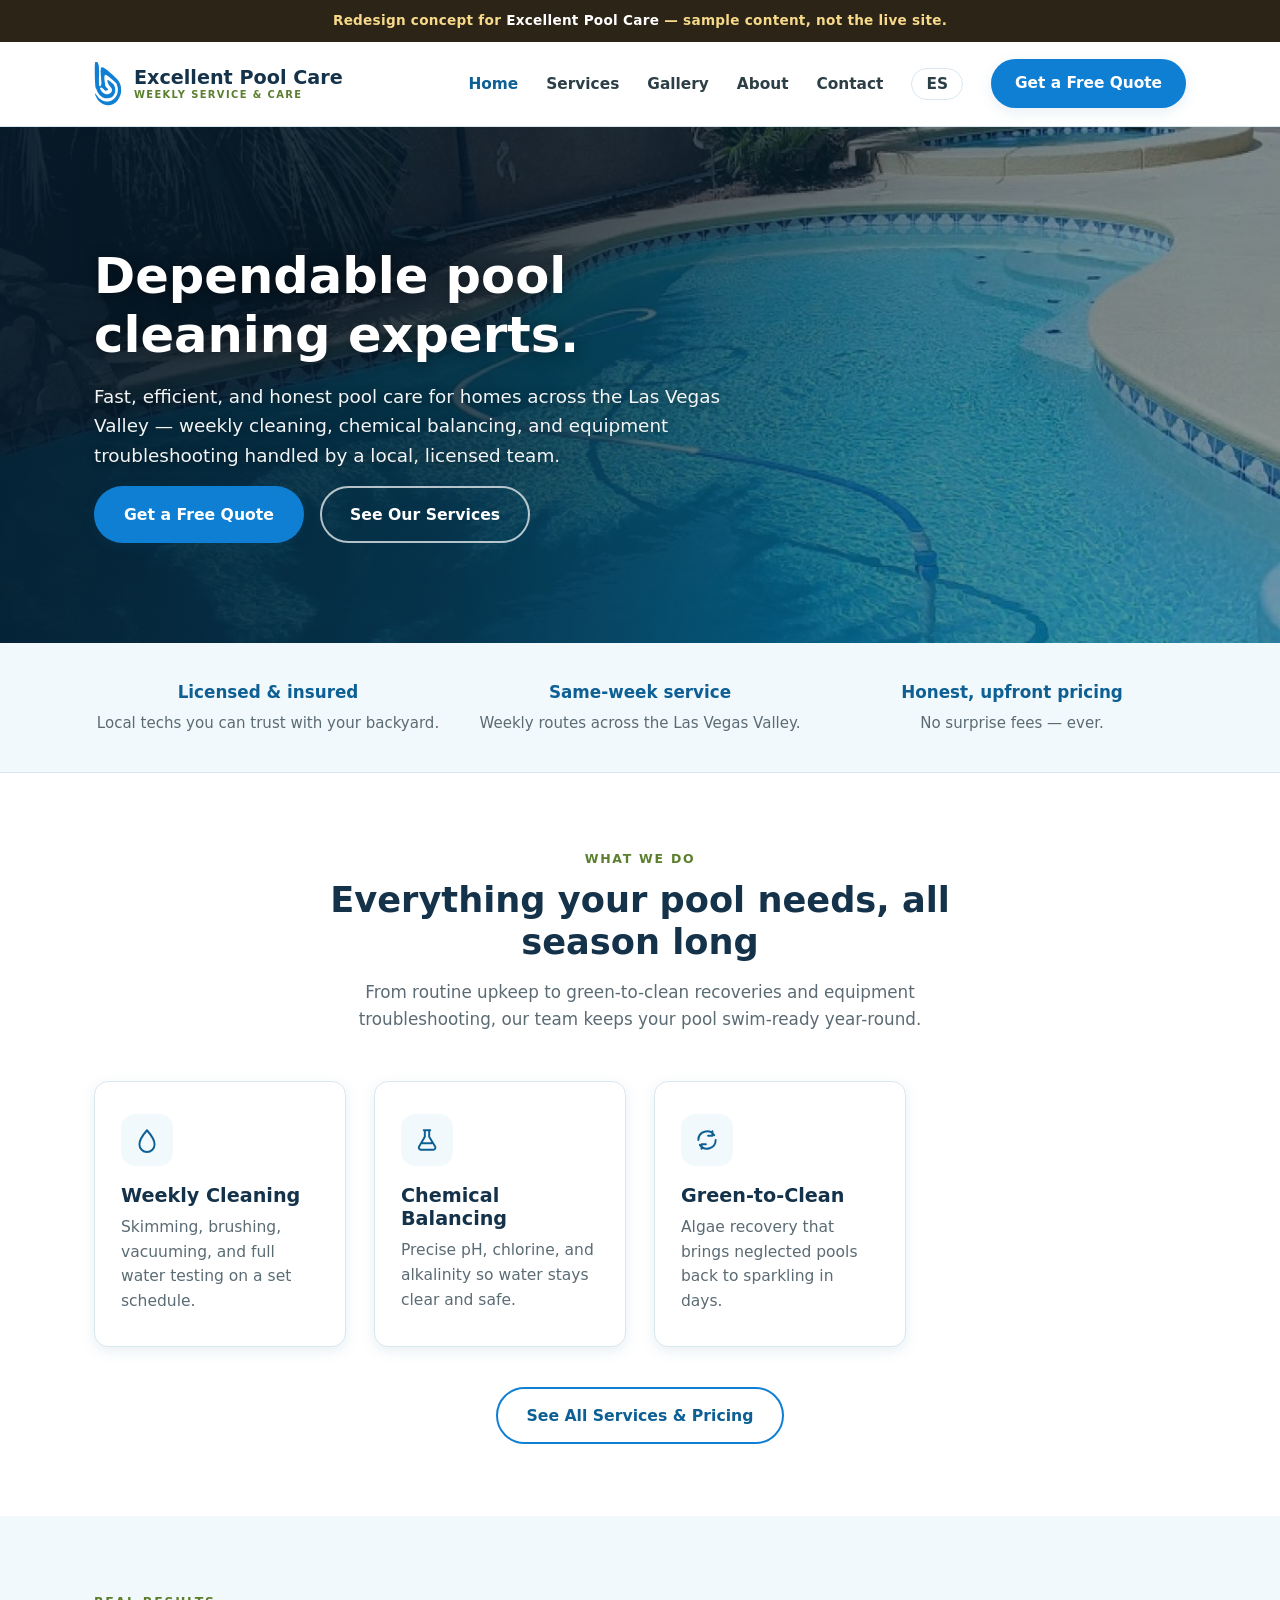
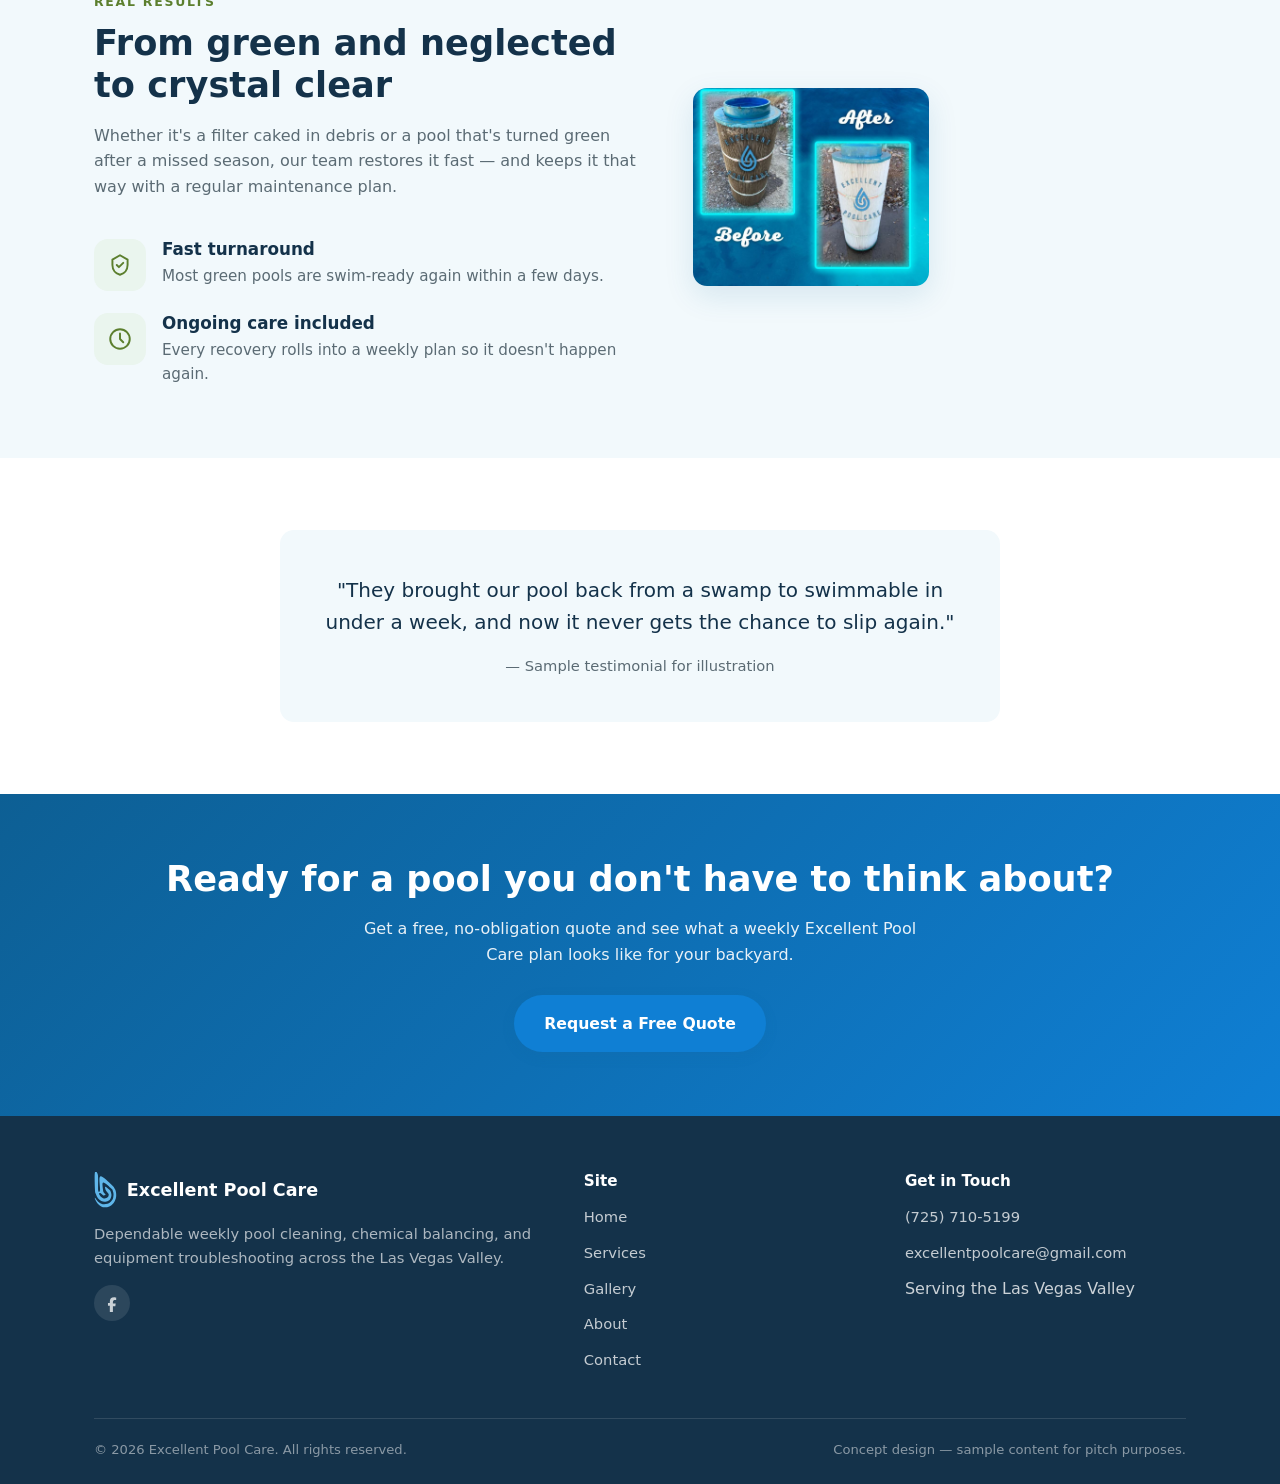
==== index.html @ 1e9fe2a5 "Initial commit: Excellent Pool Care redesign Static multi-page bilingual (EN/ES) site with services," ====
<!DOCTYPE html>
<html lang="en">
<head>
<meta charset="UTF-8">
<meta name="viewport" content="width=device-width, initial-scale=1.0">
<title>Excellent Pool Care | Pool Cleaning &amp; Maintenance in the Las Vegas Valley</title>
<meta name="description" content="Excellent Pool Care offers dependable weekly pool cleaning, chemical balancing, green-pool recovery, and equipment troubleshooting for homes across the Las Vegas Valley. Fast, efficient, and honest.">
<link rel="icon" type="image/svg+xml" href="images/favicon.svg">
<link rel="preload" as="image" href="images/hero-pool.jpg">
<link rel="stylesheet" href="css/style.css">
</head>
<body>

<div class="mock-banner">Redesign concept for <strong>Excellent Pool Care</strong> — sample content, not the live site.</div>

<header class="site-header">
  <div class="container">
    <a class="brand" href="index.html">
      <svg class="brand-mark" viewBox="0 0 63.44 100" xmlns="http://www.w3.org/2000/svg" aria-hidden="true">
        <path d="M 2.39 1.91 C 1.04 8.80 2.17 39.37 2.63 49.22 C 3.09 59.08 3.74 57.13 5.14 61.05 C 6.53 64.97 8.48 69.53 10.99 72.76 C 13.50 75.99 16.75 78.79 20.19 80.41 C 23.64 82.02 27.98 82.80 31.66 82.44 C 35.34 82.08 39.71 80.23 42.29 78.26 C 44.88 76.28 46.18 73.28 47.19 70.61 C 48.21 67.94 48.55 65.03 48.39 62.25 C 48.23 59.46 47.15 56.03 46.24 53.88 C 45.32 51.73 45.36 51.51 42.89 49.34 C 40.42 47.17 33.17 40.80 31.42 40.86 C 29.67 40.92 30.92 46.44 32.38 49.70 C 33.83 52.97 38.79 57.81 40.14 60.45 C 41.50 63.10 40.72 64.08 40.50 65.59 C 40.28 67.10 40.14 68.28 38.83 69.53 C 37.51 70.79 34.89 72.60 32.62 73.12 C 30.35 73.64 27.44 73.36 25.21 72.64 C 22.98 71.92 20.99 70.51 19.24 68.82 C 17.48 67.12 15.59 64.06 14.70 62.49 C 13.80 60.91 13.36 60.04 13.86 59.38 C 14.36 58.72 15.79 57.67 17.68 58.54 C 19.57 59.42 23.40 63.62 25.21 64.64 C 27.02 65.65 27.36 65.03 28.55 64.64 C 29.75 64.24 32.52 63.46 32.38 62.25 C 32.24 61.03 28.91 59.22 27.72 57.35 C 26.52 55.48 25.59 55.69 25.21 51.02 C 24.83 46.34 21.55 30.03 25.45 29.27 C 29.35 28.51 44.13 42.47 48.63 46.48 C 53.13 50.48 51.51 50.90 52.45 53.29 C 53.39 55.68 54.10 57.83 54.24 60.81 C 54.38 63.80 54.00 68.24 53.29 71.21 C 52.57 74.17 51.43 76.34 49.94 78.61 C 48.45 80.88 46.40 83.19 44.32 84.83 C 42.25 86.46 40.26 87.59 37.51 88.41 C 34.77 89.23 30.68 89.78 27.84 89.73 C 24.99 89.67 23.12 89.27 20.43 88.05 C 17.74 86.84 14.68 85.19 11.71 82.44 C 8.74 79.69 3.84 72.22 2.63 71.57 C 1.41 70.91 3.11 75.73 4.42 78.49 C 5.73 81.26 7.93 85.32 10.51 88.17 C 13.10 91.02 16.71 93.91 19.95 95.58 C 23.20 97.25 26.18 98.17 29.99 98.21 C 33.79 98.25 38.87 97.63 42.77 95.82 C 46.67 94.01 50.44 91.08 53.41 87.34 C 56.37 83.59 59.22 77.94 60.57 73.36 C 61.93 68.78 61.89 64.14 61.53 59.86 C 61.17 55.58 60.67 51.89 58.42 47.67 C 56.17 43.45 54.88 40.44 48.03 34.53 C 41.18 28.61 22.54 9.58 17.32 12.19 C 12.11 14.79 17.68 43.71 16.73 50.18 C 15.77 56.65 12.58 58.06 11.59 51.02 C 10.59 43.97 12.29 16.07 10.75 7.89 C 9.22 -0.30 3.74 -4.98 2.39 1.91 Z" fill="#0f7fd4"/>
      </svg>
      <span class="brand-name">Excellent Pool Care<small>WEEKLY SERVICE &amp; CARE</small></span>
    </a>
    <button class="nav-toggle" aria-label="Toggle navigation menu" aria-expanded="false">
      <span></span><span></span><span></span>
    </button>
    <nav class="main-nav">
      <ul>
        <li><a href="index.html" aria-current="page">Home</a></li>
        <li><a href="services.html">Services</a></li>
        <li><a href="gallery.html">Gallery</a></li>
        <li><a href="about.html">About</a></li>
        <li><a href="contact.html">Contact</a></li>
        <li><a class="lang-switch" href="es/index.html" aria-label="Ver este sitio en español">ES</a></li>
        <li><a class="btn btn-primary" href="contact.html">Get a Free Quote</a></li>
      </ul>
    </nav>
  </div>
</header>

<main>

  <!-- Hero -->
  <section class="hero" style="background-image: url('images/hero-pool.jpg');">
    <div class="container">
      <div class="hero-inner">
        <h1>Dependable pool cleaning experts.</h1>
        <p class="lead">Fast, efficient, and honest pool care for homes across the Las Vegas Valley — weekly cleaning, chemical balancing, and equipment troubleshooting handled by a local, licensed team.</p>
        <div class="hero-actions">
          <a href="contact.html" class="btn btn-primary">Get a Free Quote</a>
          <a href="services.html" class="btn btn-outline">See Our Services</a>
        </div>
      </div>
    </div>
  </section>

  <!-- Reassurance strip -->
  <section class="strip">
    <div class="container">
      <div class="grid grid-3">
        <div class="text-center">
          <strong>Licensed &amp; insured</strong>
          <span>Local techs you can trust with your backyard.</span>
        </div>
        <div class="text-center">
          <strong>Same-week service</strong>
          <span>Weekly routes across the Las Vegas Valley.</span>
        </div>
        <div class="text-center">
          <strong>Honest, upfront pricing</strong>
          <span>No surprise fees — ever.</span>
        </div>
      </div>
    </div>
  </section>

  <!-- Services overview -->
  <section>
    <div class="container">
      <div class="section-head">
        <span class="eyebrow">What We Do</span>
        <h2>Everything your pool needs, all season long</h2>
        <p>From routine upkeep to green-to-clean recoveries and equipment troubleshooting, our team keeps your pool swim-ready year-round.</p>
      </div>

      <div class="grid grid-4">
        <div class="card">
          <div class="icon-badge">
            <svg viewBox="0 0 24 24" fill="none" stroke="currentColor" stroke-width="1.8" stroke-linecap="round" stroke-linejoin="round"><path d="M12 3s7 8 7 13a7 7 0 0 1-14 0c0-5 7-13 7-13Z"/></svg>
          </div>
          <h3>Weekly Cleaning</h3>
          <p>Skimming, brushing, vacuuming, and full water testing on a set schedule.</p>
        </div>
        <div class="card">
          <div class="icon-badge">
            <svg viewBox="0 0 24 24" fill="none" stroke="currentColor" stroke-width="1.8" stroke-linecap="round" stroke-linejoin="round"><path d="M9 3h6M10 3v6l-5.5 9.5A2 2 0 0 0 6.2 21h11.6a2 2 0 0 0 1.7-3.03L14 9V3M8 15h8"/></svg>
          </div>
          <h3>Chemical Balancing</h3>
          <p>Precise pH, chlorine, and alkalinity so water stays clear and safe.</p>
        </div>
        <div class="card">
          <div class="icon-badge">
            <svg viewBox="0 0 24 24" fill="none" stroke="currentColor" stroke-width="1.8" stroke-linecap="round" stroke-linejoin="round"><path d="M4 12a8 8 0 0 1 14.6-4.5M20 12a8 8 0 0 1-14.6 4.5M17 4v4h-4M7 20v-4h4"/></svg>
          </div>
          <h3>Green-to-Clean</h3>
          <p>Algae recovery that brings neglected pools back to sparkling in days.</p>
        </div>
      </div>

      <div class="text-center mt-lg">
        <a href="services.html" class="btn btn-secondary">See All Services &amp; Pricing</a>
      </div>
    </div>
  </section>

  <!-- Before / After -->
  <section class="section-alt">
    <div class="container">
      <div class="two-col">
        <div>
          <span class="eyebrow">Real Results</span>
          <h2>From green and neglected to crystal clear</h2>
          <p style="color: var(--color-text-muted);">Whether it's a filter caked in debris or a pool that's turned green after a missed season, our team restores it fast — and keeps it that way with a regular maintenance plan.</p>
          <div class="value-list mt-lg" style="grid-template-columns: 1fr;">
            <div class="value-item">
              <div class="icon-badge">
                <svg viewBox="0 0 24 24" fill="none" stroke="currentColor" stroke-width="1.8" stroke-linecap="round" stroke-linejoin="round"><path d="m9 12 2 2 4-4M12 3l7 4v5c0 4.5-3 8-7 9-4-1-7-4.5-7-9V7l7-4Z"/></svg>
              </div>
              <div>
                <h3>Fast turnaround</h3>
                <p>Most green pools are swim-ready again within a few days.</p>
              </div>
            </div>
            <div class="value-item">
              <div class="icon-badge">
                <svg viewBox="0 0 24 24" fill="none" stroke="currentColor" stroke-width="1.8" stroke-linecap="round" stroke-linejoin="round"><circle cx="12" cy="12" r="9"/><path d="M12 7v5l3 3"/></svg>
              </div>
              <div>
                <h3>Ongoing care included</h3>
                <p>Every recovery rolls into a weekly plan so it doesn't happen again.</p>
              </div>
            </div>
          </div>
        </div>
        <div class="before-after">
          <figure>
            <img src="images/filter-before-after.jpg" alt="Pool filter cartridge before and after cleaning by Excellent Pool Care">
          </figure>
        </div>
      </div>
    </div>
  </section>

  <!-- Testimonial -->
  <section>
    <div class="container">
      <div class="testimonial" style="max-width: 720px; margin: 0 auto;">
        <p class="quote">"They brought our pool back from a swamp to swimmable in under a week, and now it never gets the chance to slip again."</p>
        <p class="attribution">— Sample testimonial for illustration</p>
      </div>
    </div>
  </section>

  <!-- CTA -->
  <section class="cta-band">
    <div class="container">
      <h2>Ready for a pool you don't have to think about?</h2>
      <p>Get a free, no-obligation quote and see what a weekly Excellent Pool Care plan looks like for your backyard.</p>
      <a href="contact.html" class="btn btn-primary">Request a Free Quote</a>
    </div>
  </section>

</main>

<footer class="site-footer">
  <div class="container">
    <div class="footer-grid">
      <div>
        <div class="footer-brand">
          <svg viewBox="0 0 63.44 100" xmlns="http://www.w3.org/2000/svg" aria-hidden="true">
            <path d="M 2.39 1.91 C 1.04 8.80 2.17 39.37 2.63 49.22 C 3.09 59.08 3.74 57.13 5.14 61.05 C 6.53 64.97 8.48 69.53 10.99 72.76 C 13.50 75.99 16.75 78.79 20.19 80.41 C 23.64 82.02 27.98 82.80 31.66 82.44 C 35.34 82.08 39.71 80.23 42.29 78.26 C 44.88 76.28 46.18 73.28 47.19 70.61 C 48.21 67.94 48.55 65.03 48.39 62.25 C 48.23 59.46 47.15 56.03 46.24 53.88 C 45.32 51.73 45.36 51.51 42.89 49.34 C 40.42 47.17 33.17 40.80 31.42 40.86 C 29.67 40.92 30.92 46.44 32.38 49.70 C 33.83 52.97 38.79 57.81 40.14 60.45 C 41.50 63.10 40.72 64.08 40.50 65.59 C 40.28 67.10 40.14 68.28 38.83 69.53 C 37.51 70.79 34.89 72.60 32.62 73.12 C 30.35 73.64 27.44 73.36 25.21 72.64 C 22.98 71.92 20.99 70.51 19.24 68.82 C 17.48 67.12 15.59 64.06 14.70 62.49 C 13.80 60.91 13.36 60.04 13.86 59.38 C 14.36 58.72 15.79 57.67 17.68 58.54 C 19.57 59.42 23.40 63.62 25.21 64.64 C 27.02 65.65 27.36 65.03 28.55 64.64 C 29.75 64.24 32.52 63.46 32.38 62.25 C 32.24 61.03 28.91 59.22 27.72 57.35 C 26.52 55.48 25.59 55.69 25.21 51.02 C 24.83 46.34 21.55 30.03 25.45 29.27 C 29.35 28.51 44.13 42.47 48.63 46.48 C 53.13 50.48 51.51 50.90 52.45 53.29 C 53.39 55.68 54.10 57.83 54.24 60.81 C 54.38 63.80 54.00 68.24 53.29 71.21 C 52.57 74.17 51.43 76.34 49.94 78.61 C 48.45 80.88 46.40 83.19 44.32 84.83 C 42.25 86.46 40.26 87.59 37.51 88.41 C 34.77 89.23 30.68 89.78 27.84 89.73 C 24.99 89.67 23.12 89.27 20.43 88.05 C 17.74 86.84 14.68 85.19 11.71 82.44 C 8.74 79.69 3.84 72.22 2.63 71.57 C 1.41 70.91 3.11 75.73 4.42 78.49 C 5.73 81.26 7.93 85.32 10.51 88.17 C 13.10 91.02 16.71 93.91 19.95 95.58 C 23.20 97.25 26.18 98.17 29.99 98.21 C 33.79 98.25 38.87 97.63 42.77 95.82 C 46.67 94.01 50.44 91.08 53.41 87.34 C 56.37 83.59 59.22 77.94 60.57 73.36 C 61.93 68.78 61.89 64.14 61.53 59.86 C 61.17 55.58 60.67 51.89 58.42 47.67 C 56.17 43.45 54.88 40.44 48.03 34.53 C 41.18 28.61 22.54 9.58 17.32 12.19 C 12.11 14.79 17.68 43.71 16.73 50.18 C 15.77 56.65 12.58 58.06 11.59 51.02 C 10.59 43.97 12.29 16.07 10.75 7.89 C 9.22 -0.30 3.74 -4.98 2.39 1.91 Z" fill="#5fb6ea"/>
          </svg>
          <span>Excellent Pool Care</span>
        </div>
        <p>Dependable weekly pool cleaning, chemical balancing, and equipment troubleshooting across the Las Vegas Valley.</p>
        <div class="footer-social">
          <a href="https://www.facebook.com/Excellentpoolcare" target="_blank" rel="noopener" aria-label="Excellent Pool Care on Facebook">
            <svg viewBox="0 0 24 24" fill="currentColor" aria-hidden="true"><path d="M9.101 23.691v-7.98H6.627v-3.667h2.474v-1.58c0-4.085 1.848-5.978 5.858-5.978.401 0 .955.042 1.468.103a8.68 8.68 0 0 1 1.141.195v3.325a8.623 8.623 0 0 0-.653-.036 4.6 4.6 0 0 0-.674-.006c-.922 0-1.663.198-2.2.699-.577.523-.855 1.323-.855 2.412v1.353l3.746.001-.494 3.667h-3.223v7.98H9.101z"/></svg>
          </a>
        </div>
      </div>
      <div>
        <h4>Site</h4>
        <ul>
          <li><a href="index.html">Home</a></li>
          <li><a href="services.html">Services</a></li>
          <li><a href="gallery.html">Gallery</a></li>
          <li><a href="about.html">About</a></li>
          <li><a href="contact.html">Contact</a></li>
        </ul>
      </div>
      <div>
        <h4>Get in Touch</h4>
        <ul>
          <li><a href="tel:+17257105199">(725) 710-5199</a></li>
          <li><a href="mailto:excellentpoolcare@gmail.com">excellentpoolcare@gmail.com</a></li>
          <li>Serving the Las Vegas Valley</li>
        </ul>
      </div>
    </div>
    <div class="footer-bottom">
      <span>&copy; <span id="year"></span> Excellent Pool Care. All rights reserved.</span>
      <span>Concept design — sample content for pitch purposes.</span>
    </div>
  </div>
</footer>

<script src="js/main.js"></script>
</body>
</html>
---- css/style.css ----
/* ===== Design tokens ===== */
:root {
  --color-primary: #0f7fd4;
  --color-primary-dark: #0d5f94;
  --color-primary-light: #5fb6ea;
  --color-accent: #7ea23c;
  --color-accent-dark: #5c7f2e;
  --color-ink: #14324a;
  --color-text: #2c3e46;
  --color-text-muted: #5b6b74;
  --color-surface: #f2f9fc;
  --color-surface-alt: #eaf5ee;
  --color-border: #d9e7ee;
  --color-white: #ffffff;
  --font-heading: 'Poppins', 'Segoe UI', system-ui, sans-serif;
  --font-body: 'Inter', 'Segoe UI', system-ui, sans-serif;
  --radius: 14px;
  --shadow: 0 10px 30px rgba(15, 95, 148, 0.12);
  --shadow-sm: 0 4px 14px rgba(15, 95, 148, 0.10);
}

* { box-sizing: border-box; }
html { scroll-behavior: smooth; }

body {
  margin: 0;
  font-family: var(--font-body);
  color: var(--color-text);
  background: var(--color-white);
  line-height: 1.6;
  -webkit-font-smoothing: antialiased;
}

h1, h2, h3, h4 {
  font-family: var(--font-heading);
  color: var(--color-ink);
  line-height: 1.2;
  margin: 0 0 16px;
  font-weight: 700;
}

h1 { font-size: clamp(2.1rem, 4vw, 3.1rem); }
h2 { font-size: clamp(1.6rem, 3vw, 2.2rem); }
h3 { font-size: 1.2rem; }

p { margin: 0 0 16px; }
a { color: var(--color-primary-dark); text-decoration: none; }
img { max-width: 100%; display: block; }

.container {
  width: 100%;
  max-width: 1140px;
  margin: 0 auto;
  padding: 0 24px;
}

section { padding: 72px 0; }
.section-alt { background: var(--color-surface); }

.section-head { max-width: 680px; margin: 0 auto 48px; text-align: center; }
.section-head p { color: var(--color-text-muted); font-size: 1.05rem; }

.eyebrow {
  display: inline-block;
  font-size: 0.78rem;
  letter-spacing: 0.14em;
  text-transform: uppercase;
  color: var(--color-accent-dark);
  font-weight: 700;
  margin-bottom: 10px;
}

.text-center { text-align: center; }
.mt-lg { margin-top: 40px; }

/* ===== Buttons ===== */
.btn {
  display: inline-block;
  padding: 14px 28px;
  border-radius: 999px;
  font-weight: 600;
  font-size: 0.98rem;
  transition: transform 0.15s ease, box-shadow 0.15s ease, background 0.15s ease;
  border: 2px solid transparent;
  cursor: pointer;
}
.btn-primary {
  background: var(--color-primary);
  color: var(--color-white);
  box-shadow: var(--shadow-sm);
}
.btn-primary:hover { background: var(--color-primary-dark); transform: translateY(-2px); }
.btn-outline {
  background: transparent;
  border-color: rgba(255,255,255,0.7);
  color: var(--color-white);
}
.btn-outline:hover { background: rgba(255,255,255,0.15); transform: translateY(-2px); }
.btn-secondary {
  background: var(--color-white);
  color: var(--color-primary-dark);
  border-color: var(--color-primary);
}
.btn-secondary:hover { background: var(--color-primary); color: var(--color-white); transform: translateY(-2px); }

/* ===== Header ===== */
.site-header {
  position: sticky;
  top: 0;
  z-index: 100;
  background: rgba(255,255,255,0.94);
  backdrop-filter: blur(8px);
  border-bottom: 1px solid var(--color-border);
}
.site-header .container {
  display: flex;
  align-items: center;
  justify-content: space-between;
  height: 84px;
}
.brand {
  display: flex;
  align-items: center;
  gap: 12px;
  color: var(--color-ink);
}
.brand-mark {
  width: auto;
  height: 44px;
  flex-shrink: 0;
}
.brand-name {
  font-family: var(--font-heading);
  font-weight: 700;
  font-size: 1.2rem;
  line-height: 1.15;
  color: var(--color-ink);
}
.brand-name small {
  display: block;
  font-size: 0.62rem;
  letter-spacing: 0.14em;
  color: var(--color-accent-dark);
  font-weight: 600;
}

.nav-toggle {
  display: none;
  flex-direction: column;
  justify-content: center;
  gap: 5px;
  width: 40px;
  height: 40px;
  background: none;
  border: none;
  cursor: pointer;
}
.nav-toggle span {
  display: block;
  height: 2px;
  background: var(--color-ink);
  border-radius: 2px;
}

.main-nav ul {
  display: flex;
  align-items: center;
  gap: 28px;
  list-style: none;
  margin: 0;
  padding: 0;
}
.main-nav a {
  color: var(--color-text);
  font-weight: 600;
  font-size: 0.96rem;
}
.main-nav a:hover { color: var(--color-primary-dark); }
.main-nav a[aria-current="page"] { color: var(--color-primary-dark); }
.main-nav .btn { padding: 10px 22px; }
.main-nav .btn-primary { color: var(--color-white); }

.lang-switch {
  border: 1px solid var(--color-border);
  border-radius: 999px;
  padding: 6px 14px;
  font-weight: 700 !important;
}
.lang-switch:hover { border-color: var(--color-primary); color: var(--color-primary-dark); }

/* ===== Hero ===== */
.hero {
  position: relative;
  padding: 120px 0 100px;
  color: var(--color-white);
  background-color: var(--color-primary-dark);
  background-size: cover;
  background-position: center;
  overflow: hidden;
}
.hero::before {
  content: '';
  position: absolute;
  inset: 0;
  background: linear-gradient(100deg, rgba(6,26,42,0.92) 0%, rgba(6,26,42,0.78) 38%, rgba(6,40,60,0.55) 68%, rgba(6,40,60,0.42) 100%);
  z-index: 0;
}
.hero .container { position: relative; z-index: 1; }
.hero-inner { max-width: 640px; }
.hero h1 { color: var(--color-white); text-shadow: 0 2px 16px rgba(0,0,0,0.45); }
.hero .lead { font-size: 1.15rem; color: rgba(255,255,255,0.95); text-shadow: 0 1px 10px rgba(0,0,0,0.4); }
.hero-actions { display: flex; gap: 16px; flex-wrap: wrap; margin-top: 8px; }

.page-hero {
  position: relative;
  padding: 80px 0 64px;
  color: var(--color-white);
  background-color: var(--color-primary-dark);
  background-size: cover;
  background-position: center;
  text-align: center;
  overflow: hidden;
}
.page-hero::before {
  content: '';
  position: absolute;
  inset: 0;
  background: linear-gradient(180deg, rgba(6,26,42,0.86), rgba(6,40,60,0.72));
  z-index: 0;
}
.page-hero .container { position: relative; z-index: 1; }
.page-hero h1 { color: var(--color-white); text-shadow: 0 2px 16px rgba(0,0,0,0.45); }
.page-hero p { max-width: 620px; margin: 0 auto; color: rgba(255,255,255,0.95); font-size: 1.08rem; text-shadow: 0 1px 10px rgba(0,0,0,0.4); }
.page-hero .eyebrow { text-shadow: 0 1px 8px rgba(0,0,0,0.4); }

/* ===== Reassurance strip ===== */
.strip {
  padding: 36px 0;
  background: var(--color-surface);
  border-bottom: 1px solid var(--color-border);
}
.strip .grid { gap: 24px; }
.strip strong {
  display: block;
  font-family: var(--font-heading);
  color: var(--color-primary-dark);
  font-size: 1.05rem;
  margin-bottom: 4px;
}
.strip span { color: var(--color-text-muted); font-size: 0.94rem; }

/* ===== Grid ===== */
.grid { display: grid; gap: 28px; }
.grid-2 { grid-template-columns: repeat(2, 1fr); }
.grid-3 { grid-template-columns: repeat(3, 1fr); }
.grid-4 { grid-template-columns: repeat(4, 1fr); }

/* ===== Cards ===== */
.card {
  background: var(--color-white);
  border: 1px solid var(--color-border);
  border-radius: var(--radius);
  padding: 32px 26px;
  box-shadow: var(--shadow-sm);
  transition: transform 0.18s ease, box-shadow 0.18s ease;
}
.card:hover { transform: translateY(-4px); box-shadow: var(--shadow); }
.card h3 { margin-bottom: 8px; }
.card p { color: var(--color-text-muted); margin-bottom: 0; font-size: 0.97rem; }

.icon-badge {
  width: 52px;
  height: 52px;
  border-radius: 14px;
  background: var(--color-surface-alt);
  color: var(--color-accent-dark);
  display: flex;
  align-items: center;
  justify-content: center;
  margin-bottom: 18px;
}
.icon-badge svg { width: 26px; height: 26px; }
.card .icon-badge { background: var(--color-surface); color: var(--color-primary-dark); }

/* ===== Two column ===== */
.two-col {
  display: grid;
  grid-template-columns: 1.1fr 1fr;
  gap: 56px;
  align-items: center;
}
.two-col img { border-radius: var(--radius); box-shadow: var(--shadow); }

.value-list { display: grid; gap: 22px; }
.value-item { display: flex; gap: 16px; align-items: flex-start; }
.value-item .icon-badge { margin-bottom: 0; flex-shrink: 0; }
.value-item h3 { margin-bottom: 4px; font-size: 1.05rem; }
.value-item p { color: var(--color-text-muted); margin-bottom: 0; font-size: 0.95rem; }

/* ===== Before/after ===== */
.before-after {
  display: grid;
  grid-template-columns: 1fr 1fr;
  gap: 20px;
  align-items: center;
}
.before-after figure { margin: 0; }
.before-after img { border-radius: var(--radius); box-shadow: var(--shadow); }
.before-after figcaption {
  text-align: center;
  margin-top: 10px;
  font-family: var(--font-heading);
  font-weight: 700;
  color: var(--color-primary-dark);
  letter-spacing: 0.04em;
  text-transform: uppercase;
  font-size: 0.85rem;
}

/* ===== Gallery ===== */
.gallery-grid {
  display: grid;
  grid-template-columns: repeat(3, 1fr);
  gap: 20px;
}
.gallery-grid figure {
  margin: 0;
  border-radius: var(--radius);
  overflow: hidden;
  box-shadow: var(--shadow-sm);
  position: relative;
}
.gallery-grid img, .gallery-grid video { height: 260px; width: 100%; object-fit: cover; transition: transform 0.3s ease; display: block; background: #000; }
.gallery-grid figure:hover img { transform: scale(1.05); }
.gallery-grid figcaption {
  position: absolute;
  left: 0; right: 0; bottom: 0;
  padding: 14px 16px;
  background: linear-gradient(0deg, rgba(15,50,74,0.85), transparent);
  color: var(--color-white);
  font-size: 0.88rem;
  font-weight: 600;
}

/* ===== Process steps ===== */
.steps {
  display: grid;
  grid-template-columns: repeat(4, 1fr);
  gap: 24px;
  counter-reset: step;
}
.step { text-align: center; }
.step-number {
  width: 46px;
  height: 46px;
  border-radius: 50%;
  background: var(--color-primary);
  color: var(--color-white);
  font-family: var(--font-heading);
  font-weight: 700;
  display: flex;
  align-items: center;
  justify-content: center;
  margin: 0 auto 16px;
}
.step h3 { font-size: 1.02rem; margin-bottom: 6px; }
.step p { color: var(--color-text-muted); font-size: 0.92rem; margin-bottom: 0; }

/* ===== Testimonial ===== */
.testimonial {
  background: var(--color-surface);
  border-radius: var(--radius);
  padding: 44px;
  text-align: center;
}
.testimonial .quote {
  font-family: var(--font-heading);
  font-size: 1.25rem;
  color: var(--color-ink);
  margin-bottom: 16px;
}
.testimonial .attribution { color: var(--color-text-muted); font-size: 0.92rem; margin: 0; }

/* ===== Pricing ===== */
.plan-grid { display: grid; grid-template-columns: repeat(3, 1fr); gap: 28px; }
.plan {
  background: var(--color-white);
  border: 1px solid var(--color-border);
  border-radius: var(--radius);
  padding: 34px 28px;
  box-shadow: var(--shadow-sm);
  display: flex;
  flex-direction: column;
}
.plan.featured {
  border-color: var(--color-primary);
  box-shadow: var(--shadow);
  position: relative;
  transform: translateY(-8px);
}
.plan-badge {
  position: absolute;
  top: -14px;
  left: 50%;
  transform: translateX(-50%);
  background: var(--color-accent);
  color: var(--color-white);
  font-size: 0.72rem;
  font-weight: 700;
  letter-spacing: 0.06em;
  text-transform: uppercase;
  padding: 6px 16px;
  border-radius: 999px;
}
.plan h3 { margin-bottom: 4px; }
.plan .price {
  font-family: var(--font-heading);
  font-size: 2rem;
  font-weight: 700;
  color: var(--color-primary-dark);
  margin-bottom: 4px;
}
.plan .price span { font-size: 0.9rem; font-weight: 500; color: var(--color-text-muted); }
.plan-desc { color: var(--color-text-muted); font-size: 0.92rem; margin-bottom: 20px; }
.plan ul { list-style: none; margin: 0 0 26px; padding: 0; flex-grow: 1; }
.plan li {
  display: flex;
  gap: 10px;
  align-items: flex-start;
  font-size: 0.93rem;
  color: var(--color-text);
  margin-bottom: 12px;
}
.plan li svg { width: 18px; height: 18px; flex-shrink: 0; color: var(--color-accent-dark); margin-top: 2px; }

/* ===== FAQ ===== */
.faq-item {
  border-bottom: 1px solid var(--color-border);
  padding: 22px 0;
}
.faq-item h3 { margin-bottom: 8px; font-size: 1.05rem; }
.faq-item p { color: var(--color-text-muted); margin-bottom: 0; }

/* ===== CTA band ===== */
.cta-band {
  background: linear-gradient(135deg, var(--color-primary-dark), var(--color-primary));
  color: var(--color-white);
  text-align: center;
  padding: 64px 0;
}
.cta-band h2 { color: var(--color-white); }
.cta-band p { color: rgba(255,255,255,0.9); max-width: 560px; margin: 0 auto 28px; }

/* ===== Contact ===== */
.contact-grid {
  display: grid;
  grid-template-columns: 1fr 1fr;
  gap: 48px;
}
.contact-card {
  background: var(--color-white);
  border: 1px solid var(--color-border);
  border-radius: var(--radius);
  padding: 30px;
  box-shadow: var(--shadow-sm);
  margin-bottom: 20px;
}
.contact-card h3 { margin-bottom: 6px; }
.contact-card a { color: var(--color-primary-dark); font-weight: 600; }
.contact-card p { color: var(--color-text-muted); margin-bottom: 4px; }

form.contact-form { display: grid; gap: 18px; }
.form-row { display: grid; grid-template-columns: 1fr 1fr; gap: 18px; }
label { font-weight: 600; font-size: 0.9rem; color: var(--color-ink); margin-bottom: 6px; display: block; }
input, textarea, select {
  width: 100%;
  padding: 12px 14px;
  border: 1px solid var(--color-border);
  border-radius: 10px;
  font-family: var(--font-body);
  font-size: 0.96rem;
  color: var(--color-text);
  background: var(--color-white);
}
input:focus, textarea:focus, select:focus {
  outline: none;
  border-color: var(--color-primary);
  box-shadow: 0 0 0 3px rgba(28,134,201,0.15);
}
textarea { resize: vertical; min-height: 120px; }

.badge-strip {
  display: flex;
  flex-wrap: wrap;
  gap: 14px;
  margin-top: 18px;
}
.badge-pill {
  display: inline-flex;
  align-items: center;
  gap: 8px;
  background: var(--color-surface);
  border: 1px solid var(--color-border);
  border-radius: 999px;
  padding: 8px 16px;
  font-size: 0.85rem;
  font-weight: 600;
  color: var(--color-primary-dark);
}
.badge-pill svg { width: 16px; height: 16px; color: var(--color-accent-dark); }

.mock-banner {
  background: #2c2416;
  color: #f6d98a;
  text-align: center;
  font-size: 0.85rem;
  font-weight: 600;
  padding: 10px 16px;
  letter-spacing: 0.02em;
}
.mock-banner strong { color: #fff; }

/* ===== Footer ===== */
.site-footer {
  background: var(--color-ink);
  color: rgba(255,255,255,0.78);
  padding: 56px 0 24px;
}
.footer-grid {
  display: grid;
  grid-template-columns: 1.6fr 1fr 1fr;
  gap: 40px;
  padding-bottom: 36px;
  border-bottom: 1px solid rgba(255,255,255,0.12);
}
.footer-brand { display: flex; align-items: center; gap: 10px; margin-bottom: 14px; }
.footer-brand svg { width: auto; height: 36px; }
.footer-brand span { font-family: var(--font-heading); font-weight: 700; color: #fff; font-size: 1.1rem; }
.site-footer p { color: rgba(255,255,255,0.65); font-size: 0.92rem; }
.site-footer h4 { color: #fff; font-size: 0.95rem; margin-bottom: 14px; }
.site-footer ul { list-style: none; margin: 0; padding: 0; }
.site-footer li { margin-bottom: 10px; }
.site-footer a { color: rgba(255,255,255,0.75); font-size: 0.92rem; }
.site-footer a:hover { color: #fff; }
.footer-social a {
  display: inline-flex;
  align-items: center;
  justify-content: center;
  width: 36px; height: 36px;
  border-radius: 50%;
  background: rgba(255,255,255,0.1);
}
.footer-social svg { width: 18px; height: 18px; }
.footer-bottom {
  display: flex;
  justify-content: space-between;
  flex-wrap: wrap;
  gap: 10px;
  padding-top: 20px;
  font-size: 0.82rem;
  color: rgba(255,255,255,0.5);
}

/* ===== Responsive ===== */
@media (max-width: 900px) {
  .grid-4 { grid-template-columns: repeat(2, 1fr); }
  .grid-3 { grid-template-columns: repeat(2, 1fr); }
  .two-col { grid-template-columns: 1fr; }
  .contact-grid { grid-template-columns: 1fr; }
  .plan-grid { grid-template-columns: 1fr; }
  .plan.featured { transform: none; }
  .steps { grid-template-columns: repeat(2, 1fr); }
  .gallery-grid { grid-template-columns: repeat(2, 1fr); }
  .footer-grid { grid-template-columns: 1fr 1fr; }
}

@media (max-width: 720px) {
  .nav-toggle { display: flex; }
  .main-nav {
    position: absolute;
    top: 84px;
    left: 0;
    right: 0;
    background: var(--color-white);
    border-bottom: 1px solid var(--color-border);
    box-shadow: var(--shadow);
    display: none;
  }
  .main-nav.open { display: block; }
  .main-nav ul {
    flex-direction: column;
    align-items: stretch;
    gap: 0;
    padding: 12px 24px 24px;
  }
  .main-nav li { border-bottom: 1px solid var(--color-border); }
  .main-nav li:last-child { border-bottom: none; padding-top: 14px; }
  .main-nav a { display: block; padding: 14px 0; }
  .main-nav .btn { text-align: center; color: var(--color-white); }
  .grid-2, .grid-3, .grid-4 { grid-template-columns: 1fr; }
  .before-after { grid-template-columns: 1fr; }
  .steps { grid-template-columns: 1fr; }
  .gallery-grid { grid-template-columns: 1fr; }
  .form-row { grid-template-columns: 1fr; }
  .footer-grid { grid-template-columns: 1fr; }
  section { padding: 56px 0; }
  .hero { padding: 90px 0 70px; }
}
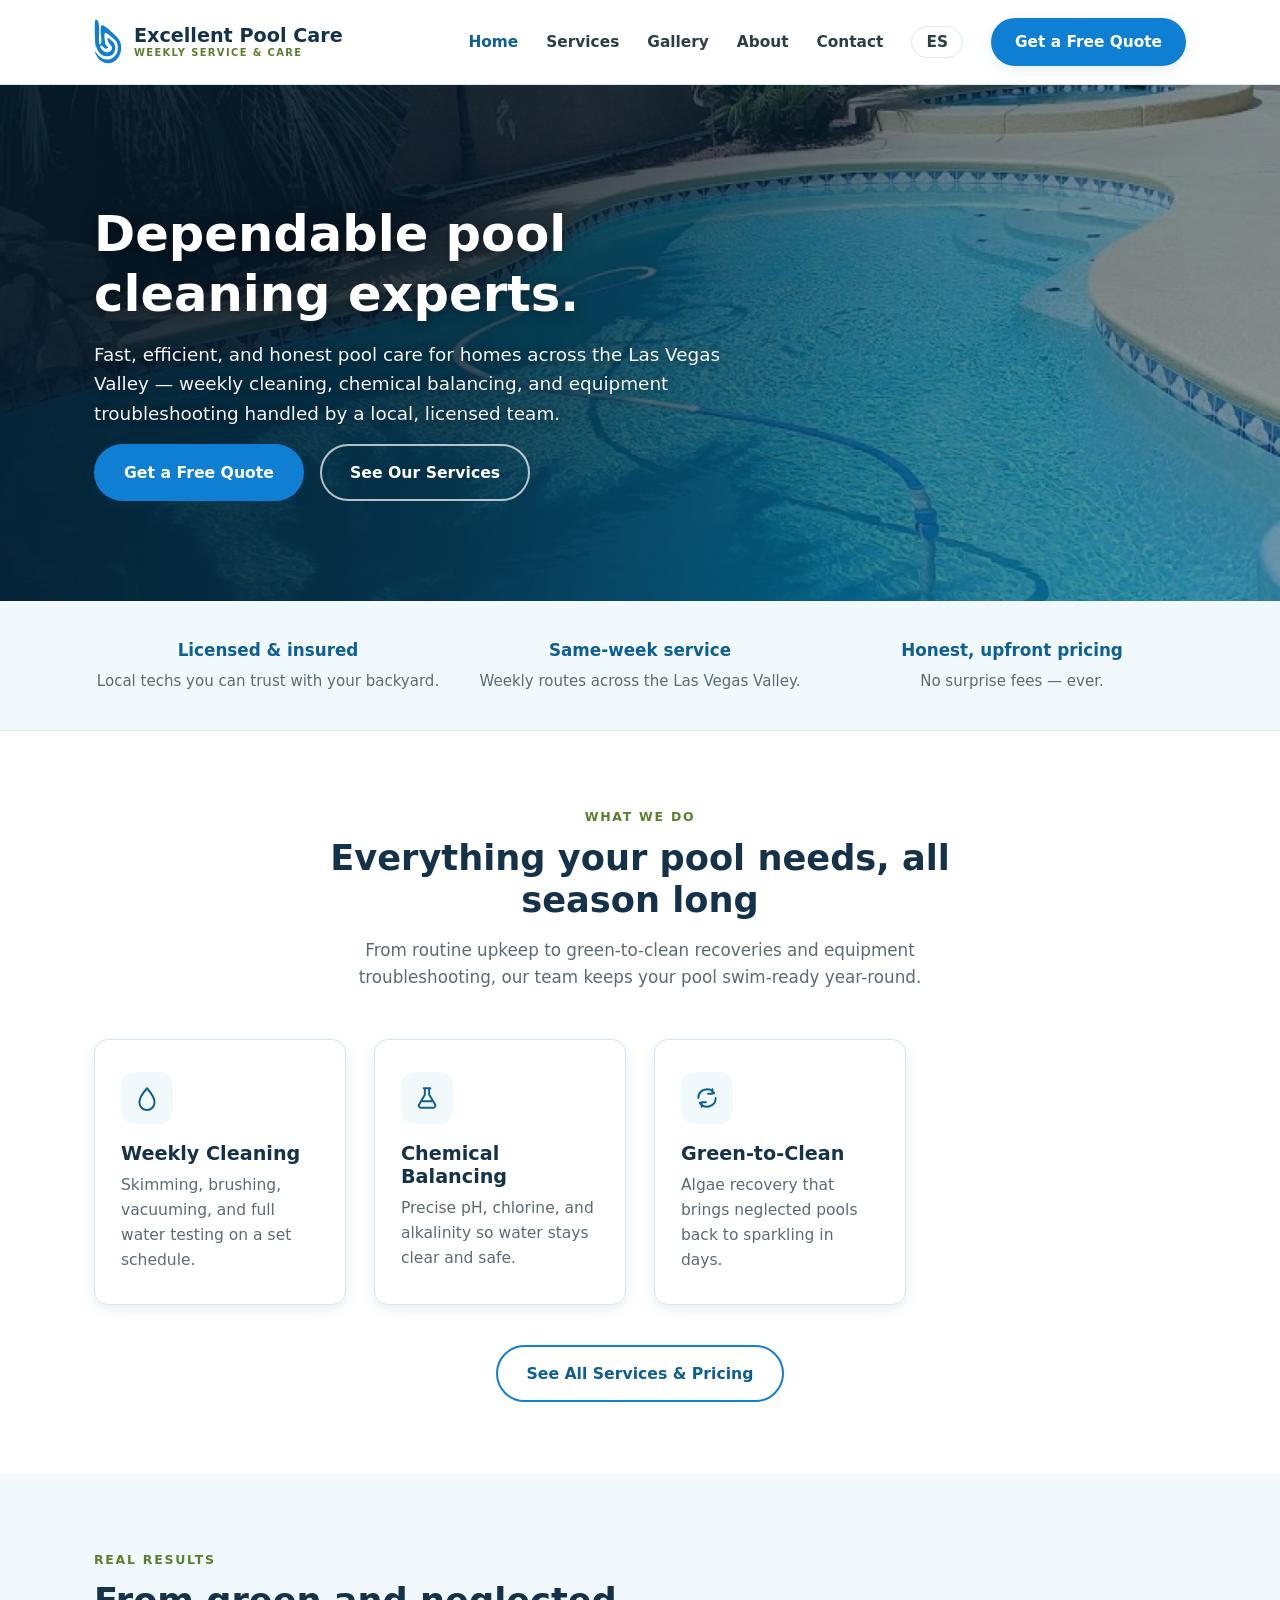
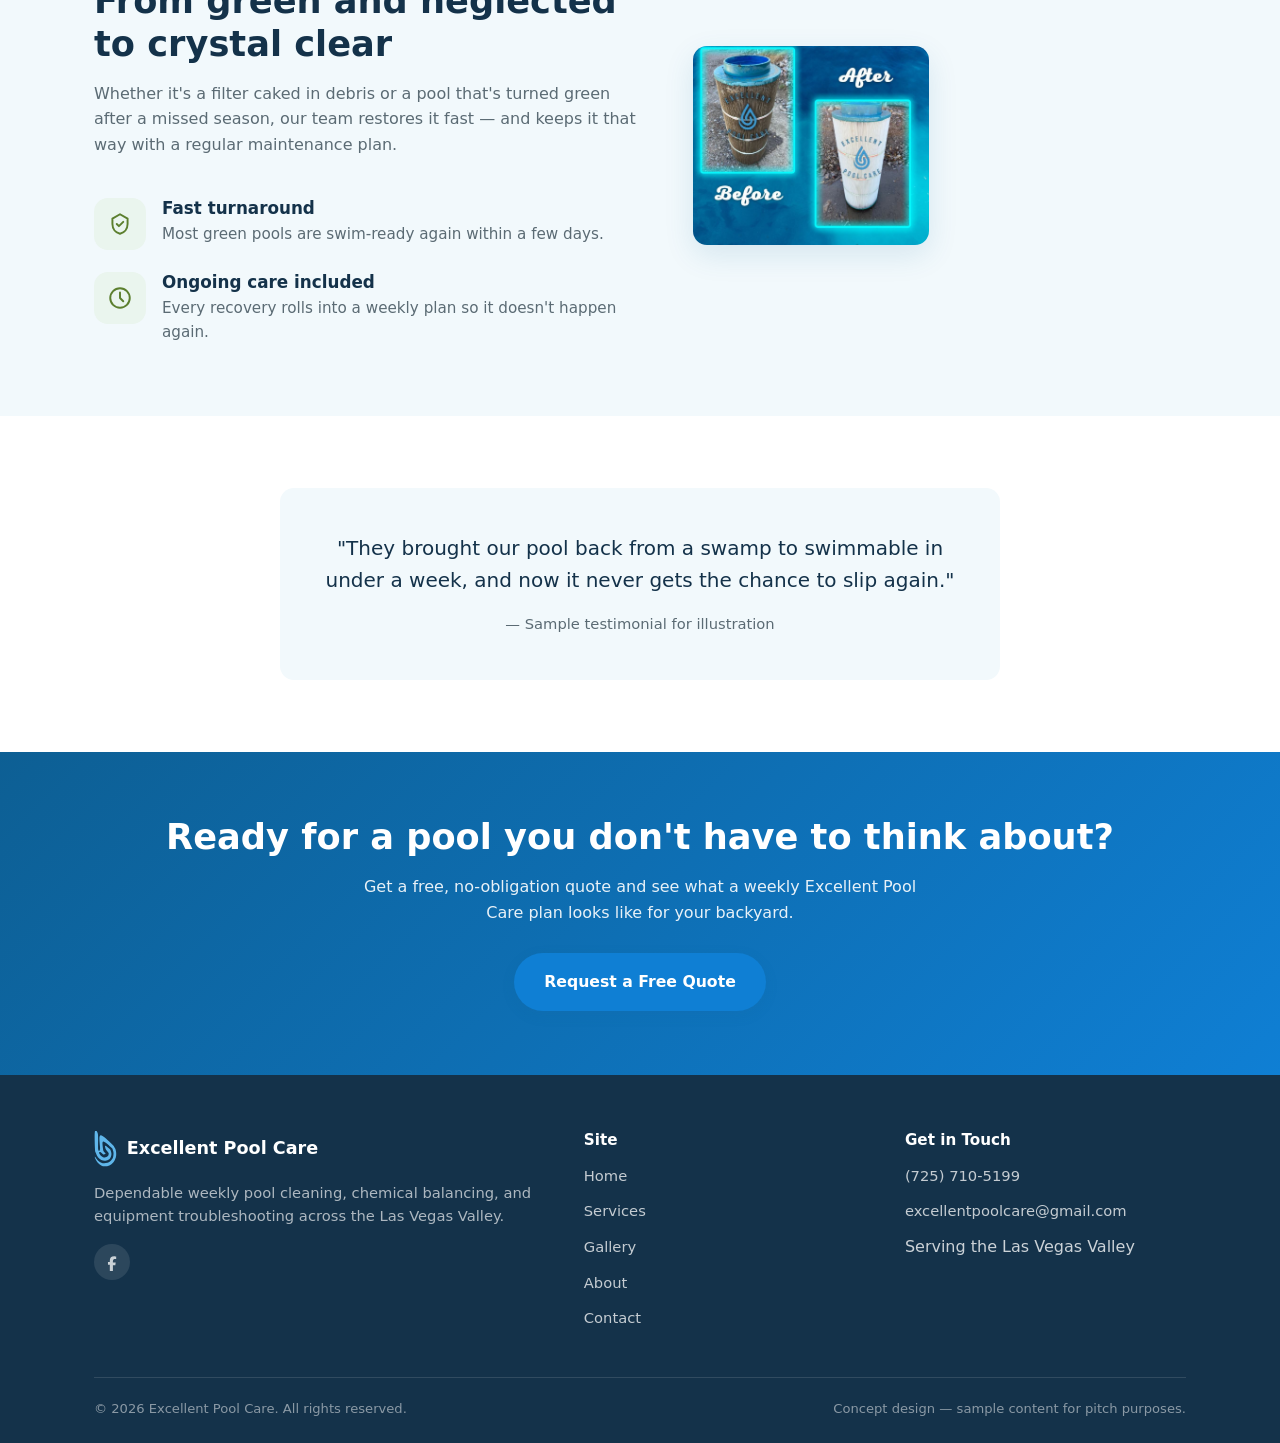
==== commit 1311db40: "Remove mockup banner now that the site is live Site is deployed to excellentpoolcare.com in producti" ====
--- a/index.html
+++ b/index.html
@@ -11,7 +11,6 @@
 </head>
 <body>
 
-<div class="mock-banner">Redesign concept for <strong>Excellent Pool Care</strong> — sample content, not the live site.</div>
 
 <header class="site-header">
   <div class="container">
--- a/css/style.css
+++ b/css/style.css
@@ -508,17 +508,6 @@
   color: var(--color-primary-dark);
 }
 .badge-pill svg { width: 16px; height: 16px; color: var(--color-accent-dark); }
-
-.mock-banner {
-  background: #2c2416;
-  color: #f6d98a;
-  text-align: center;
-  font-size: 0.85rem;
-  font-weight: 600;
-  padding: 10px 16px;
-  letter-spacing: 0.02em;
-}
-.mock-banner strong { color: #fff; }
 
 /* ===== Footer ===== */
 .site-footer {
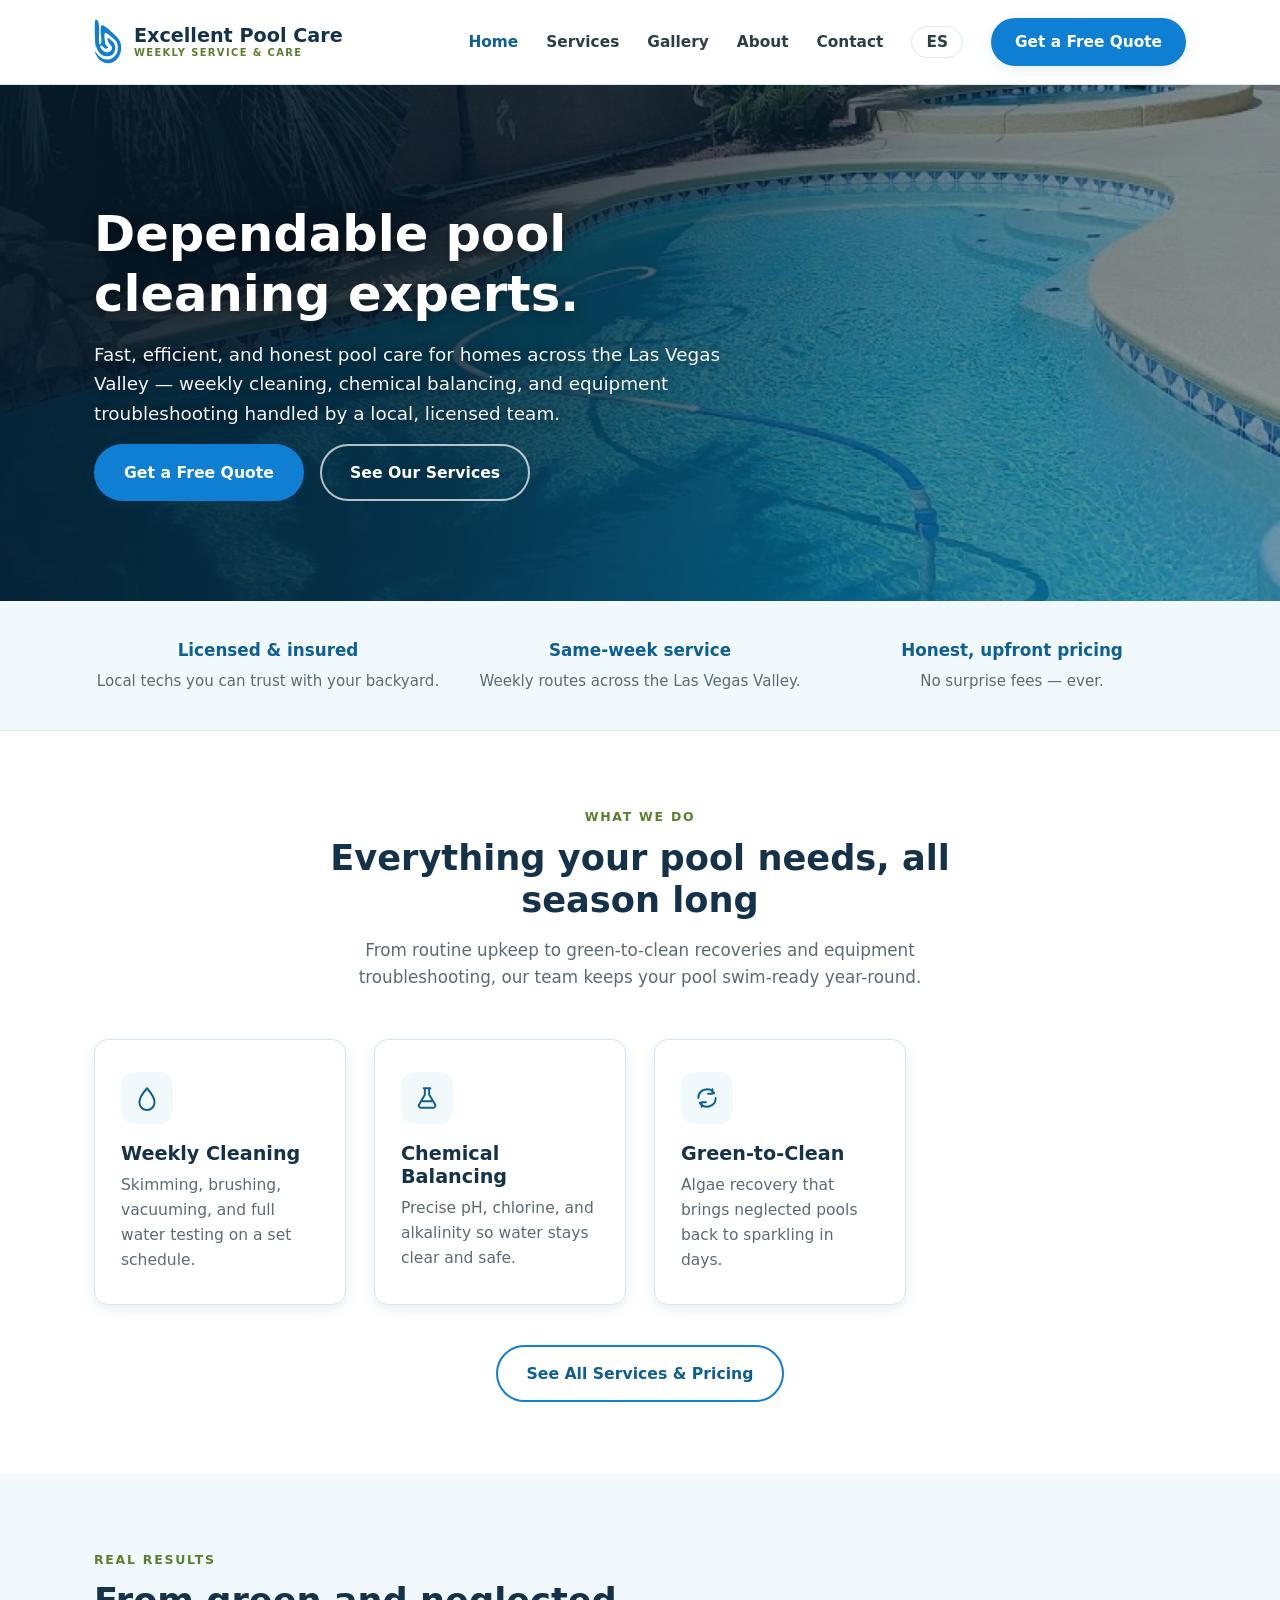
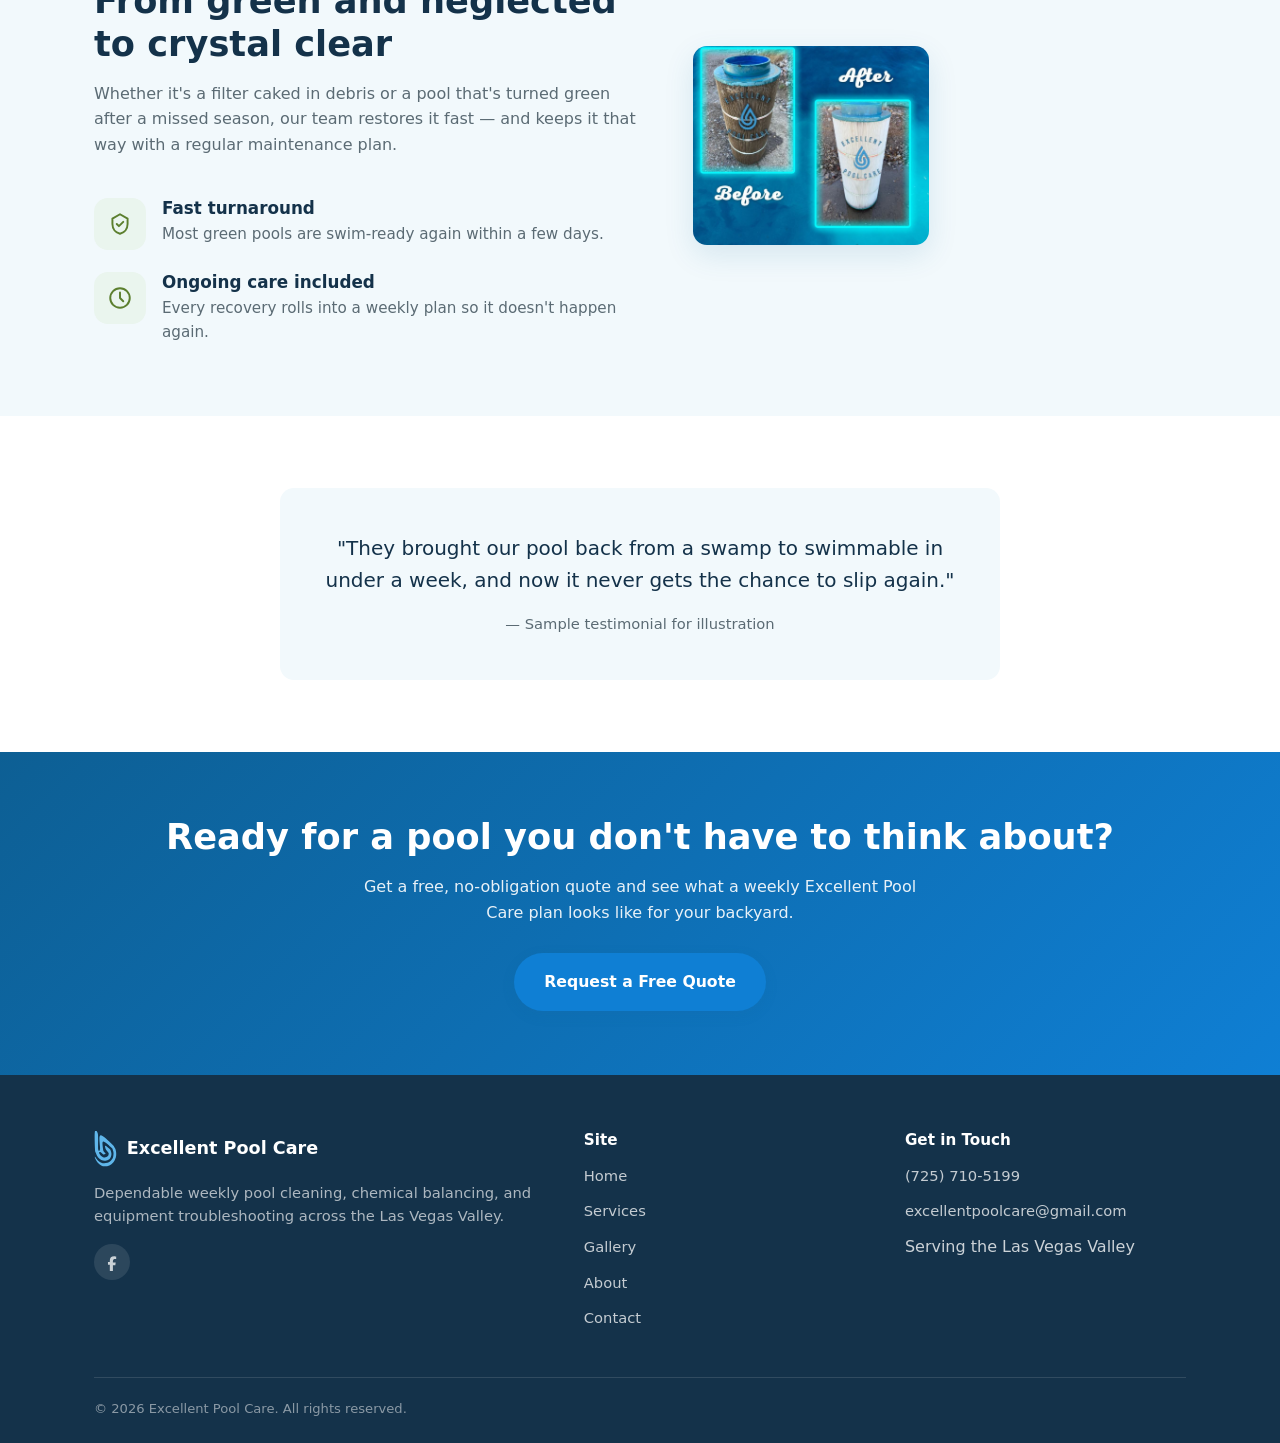
==== commit 608e4475: "Remove pitch-purposes footer line now that the site is live Same reasoning as the mockup banner remo" ====
--- a/index.html
+++ b/index.html
@@ -209,7 +209,6 @@
     </div>
     <div class="footer-bottom">
       <span>&copy; <span id="year"></span> Excellent Pool Care. All rights reserved.</span>
-      <span>Concept design — sample content for pitch purposes.</span>
     </div>
   </div>
 </footer>
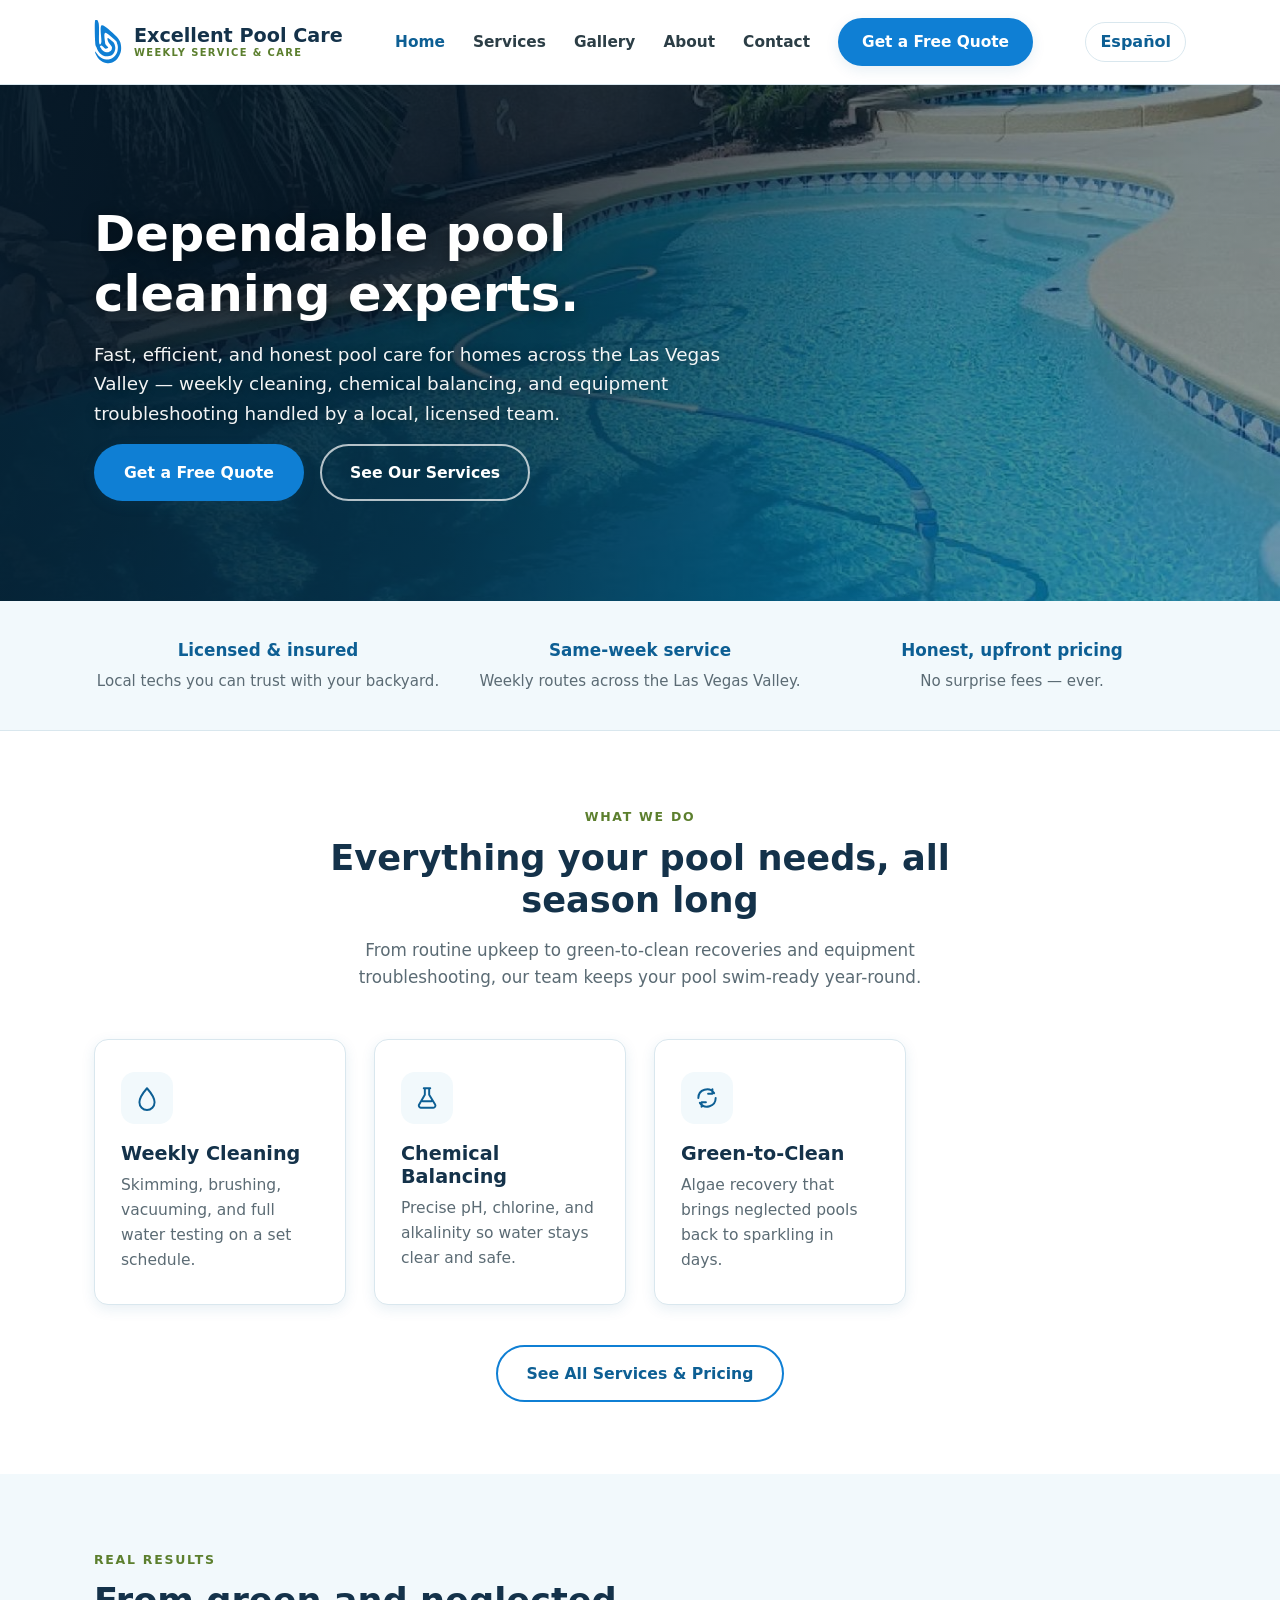
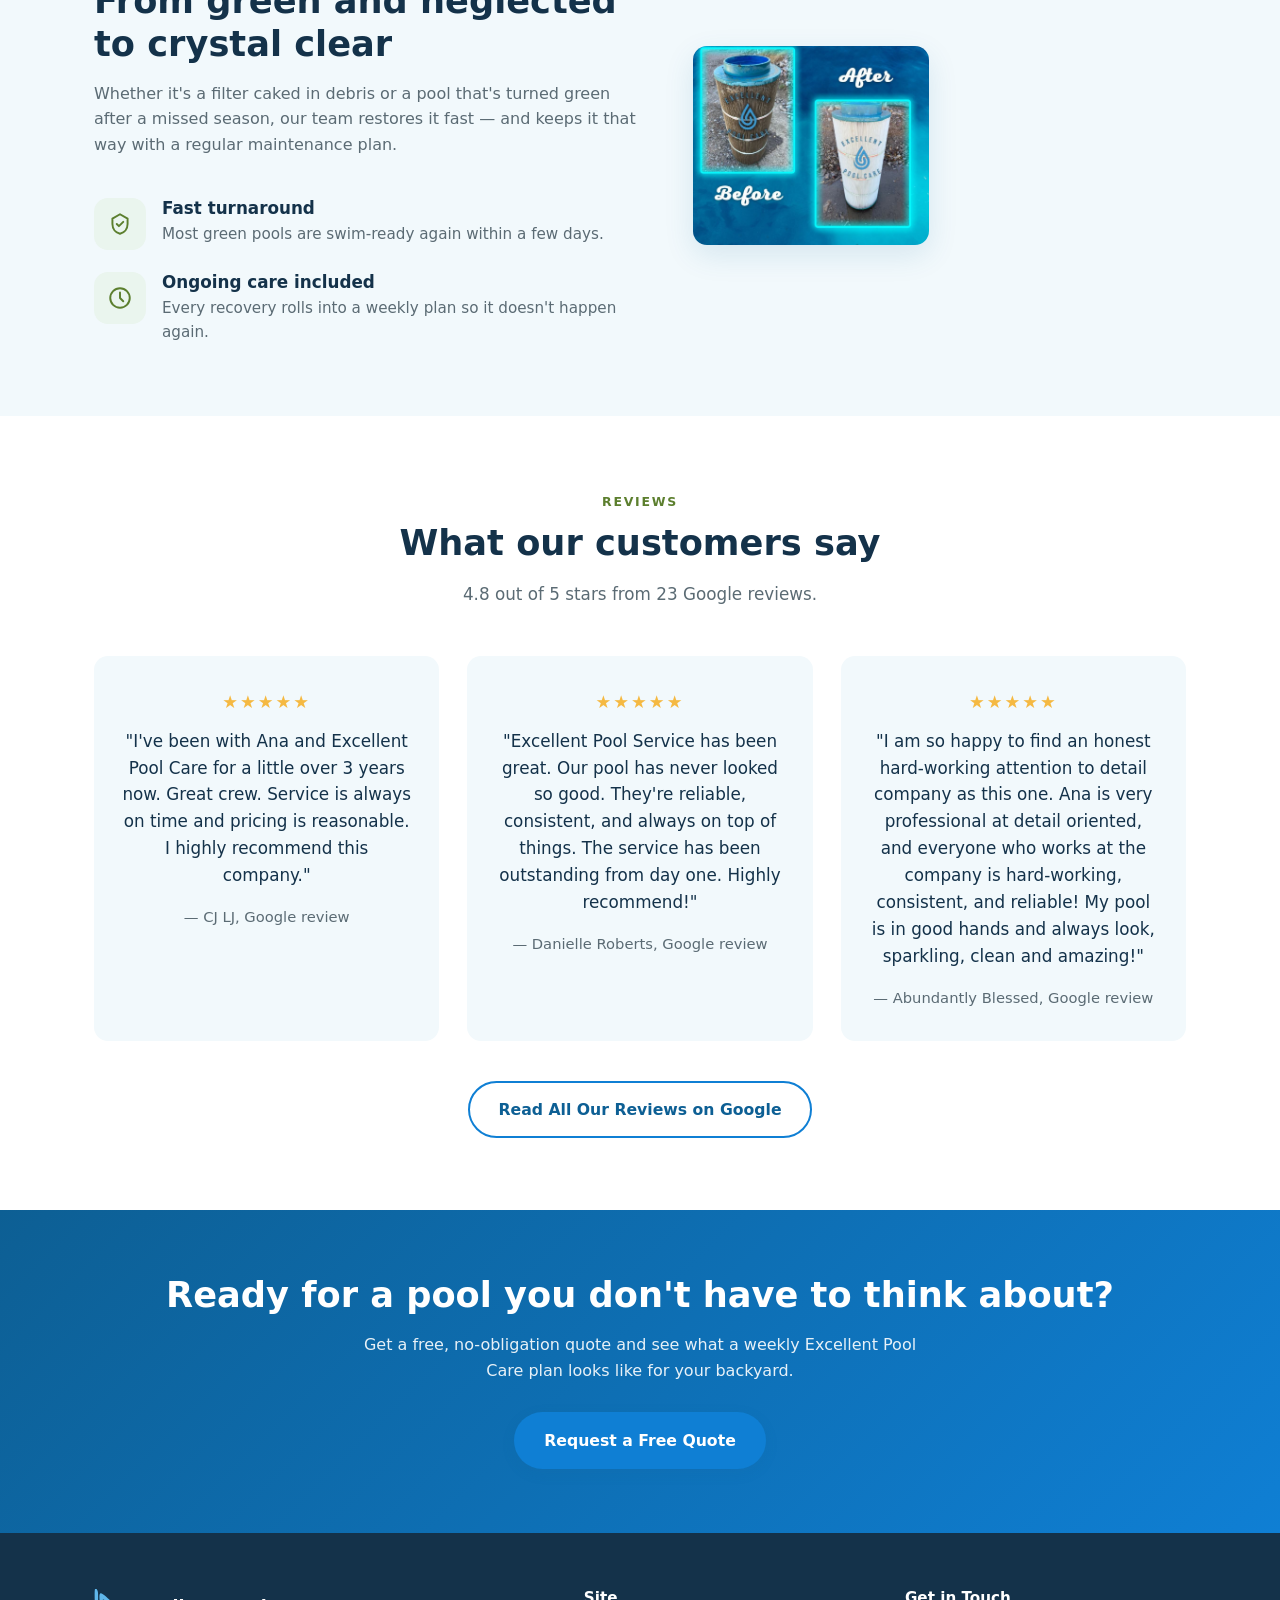
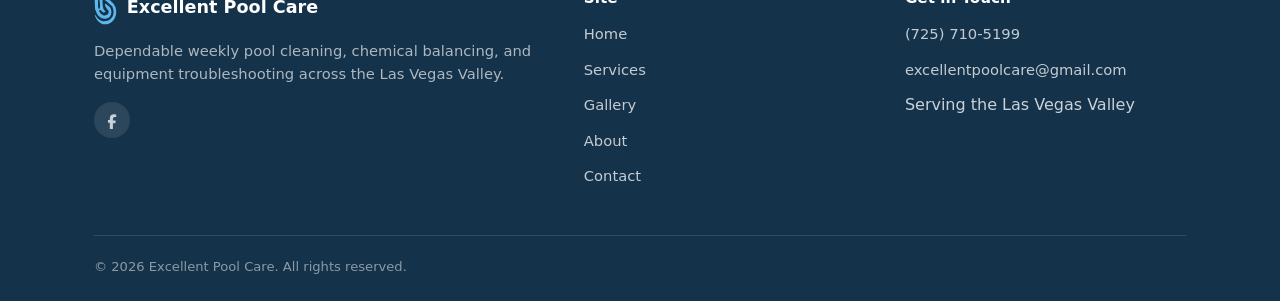
==== commit d6ce30d0: "Add real Google reviews, spell out language switcher, fix mobile visibility - Replace placeholder te" ====
--- a/index.html
+++ b/index.html
@@ -20,9 +20,6 @@
       </svg>
       <span class="brand-name">Excellent Pool Care<small>WEEKLY SERVICE &amp; CARE</small></span>
     </a>
-    <button class="nav-toggle" aria-label="Toggle navigation menu" aria-expanded="false">
-      <span></span><span></span><span></span>
-    </button>
     <nav class="main-nav">
       <ul>
         <li><a href="index.html" aria-current="page">Home</a></li>
@@ -30,10 +27,15 @@
         <li><a href="gallery.html">Gallery</a></li>
         <li><a href="about.html">About</a></li>
         <li><a href="contact.html">Contact</a></li>
-        <li><a class="lang-switch" href="es/index.html" aria-label="Ver este sitio en español">ES</a></li>
         <li><a class="btn btn-primary" href="contact.html">Get a Free Quote</a></li>
       </ul>
     </nav>
+    <div class="header-actions">
+      <a class="lang-switch" href="es/index.html" aria-label="Ver este sitio en español">Español</a>
+      <button class="nav-toggle" aria-label="Toggle navigation menu" aria-expanded="false">
+        <span></span><span></span><span></span>
+      </button>
+    </div>
   </div>
 </header>
 
@@ -150,12 +152,33 @@
     </div>
   </section>
 
-  <!-- Testimonial -->
+  <!-- Testimonials -->
   <section>
     <div class="container">
-      <div class="testimonial" style="max-width: 720px; margin: 0 auto;">
-        <p class="quote">"They brought our pool back from a swamp to swimmable in under a week, and now it never gets the chance to slip again."</p>
-        <p class="attribution">— Sample testimonial for illustration</p>
+      <div class="section-head">
+        <span class="eyebrow">Reviews</span>
+        <h2>What our customers say</h2>
+        <p>4.8 out of 5 stars from 23 Google reviews.</p>
+      </div>
+      <div class="grid grid-3">
+        <div class="testimonial">
+          <div class="stars" aria-label="5 out of 5 stars">★★★★★</div>
+          <p class="quote">"I've been with Ana and Excellent Pool Care for a little over 3 years now. Great crew. Service is always on time and pricing is reasonable. I highly recommend this company."</p>
+          <p class="attribution">— CJ LJ, Google review</p>
+        </div>
+        <div class="testimonial">
+          <div class="stars" aria-label="5 out of 5 stars">★★★★★</div>
+          <p class="quote">"Excellent Pool Service has been great. Our pool has never looked so good. They're reliable, consistent, and always on top of things. The service has been outstanding from day one. Highly recommend!"</p>
+          <p class="attribution">— Danielle Roberts, Google review</p>
+        </div>
+        <div class="testimonial">
+          <div class="stars" aria-label="5 out of 5 stars">★★★★★</div>
+          <p class="quote">"I am so happy to find an honest hard-working attention to detail company as this one. Ana is very professional at detail oriented, and everyone who works at the company is hard-working, consistent, and reliable! My pool is in good hands and always look, sparkling, clean and amazing!"</p>
+          <p class="attribution">— Abundantly Blessed, Google review</p>
+        </div>
+      </div>
+      <div class="text-center mt-lg">
+        <a href="https://share.google/Bl6mwe2OlHzrj1QiG" class="btn btn-secondary" target="_blank" rel="noopener">Read All Our Reviews on Google</a>
       </div>
     </div>
   </section>
--- a/css/style.css
+++ b/css/style.css
@@ -144,6 +144,8 @@
   font-weight: 600;
 }
 
+.header-actions { display: flex; align-items: center; gap: 14px; }
+
 .nav-toggle {
   display: none;
   flex-direction: column;
@@ -370,12 +372,18 @@
 .testimonial {
   background: var(--color-surface);
   border-radius: var(--radius);
-  padding: 44px;
+  padding: 32px 28px;
   text-align: center;
+}
+.testimonial .stars {
+  color: #f5b942;
+  letter-spacing: 2px;
+  font-size: 1.1rem;
+  margin-bottom: 12px;
 }
 .testimonial .quote {
   font-family: var(--font-heading);
-  font-size: 1.25rem;
+  font-size: 1.05rem;
   color: var(--color-ink);
   margin-bottom: 16px;
 }
@@ -471,6 +479,17 @@
 
 form.contact-form { display: grid; gap: 18px; }
 .form-row { display: grid; grid-template-columns: 1fr 1fr; gap: 18px; }
+.form-status {
+  margin: 0;
+  padding: 12px 14px;
+  border-radius: 10px;
+  font-size: 0.92rem;
+  font-weight: 600;
+  background: var(--color-surface);
+  color: var(--color-text);
+}
+.form-status-success { background: var(--color-surface-alt); color: var(--color-accent-dark); }
+.form-status-error { background: #fdecec; color: #b3261e; }
 label { font-weight: 600; font-size: 0.9rem; color: var(--color-ink); margin-bottom: 6px; display: block; }
 input, textarea, select {
   width: 100%;
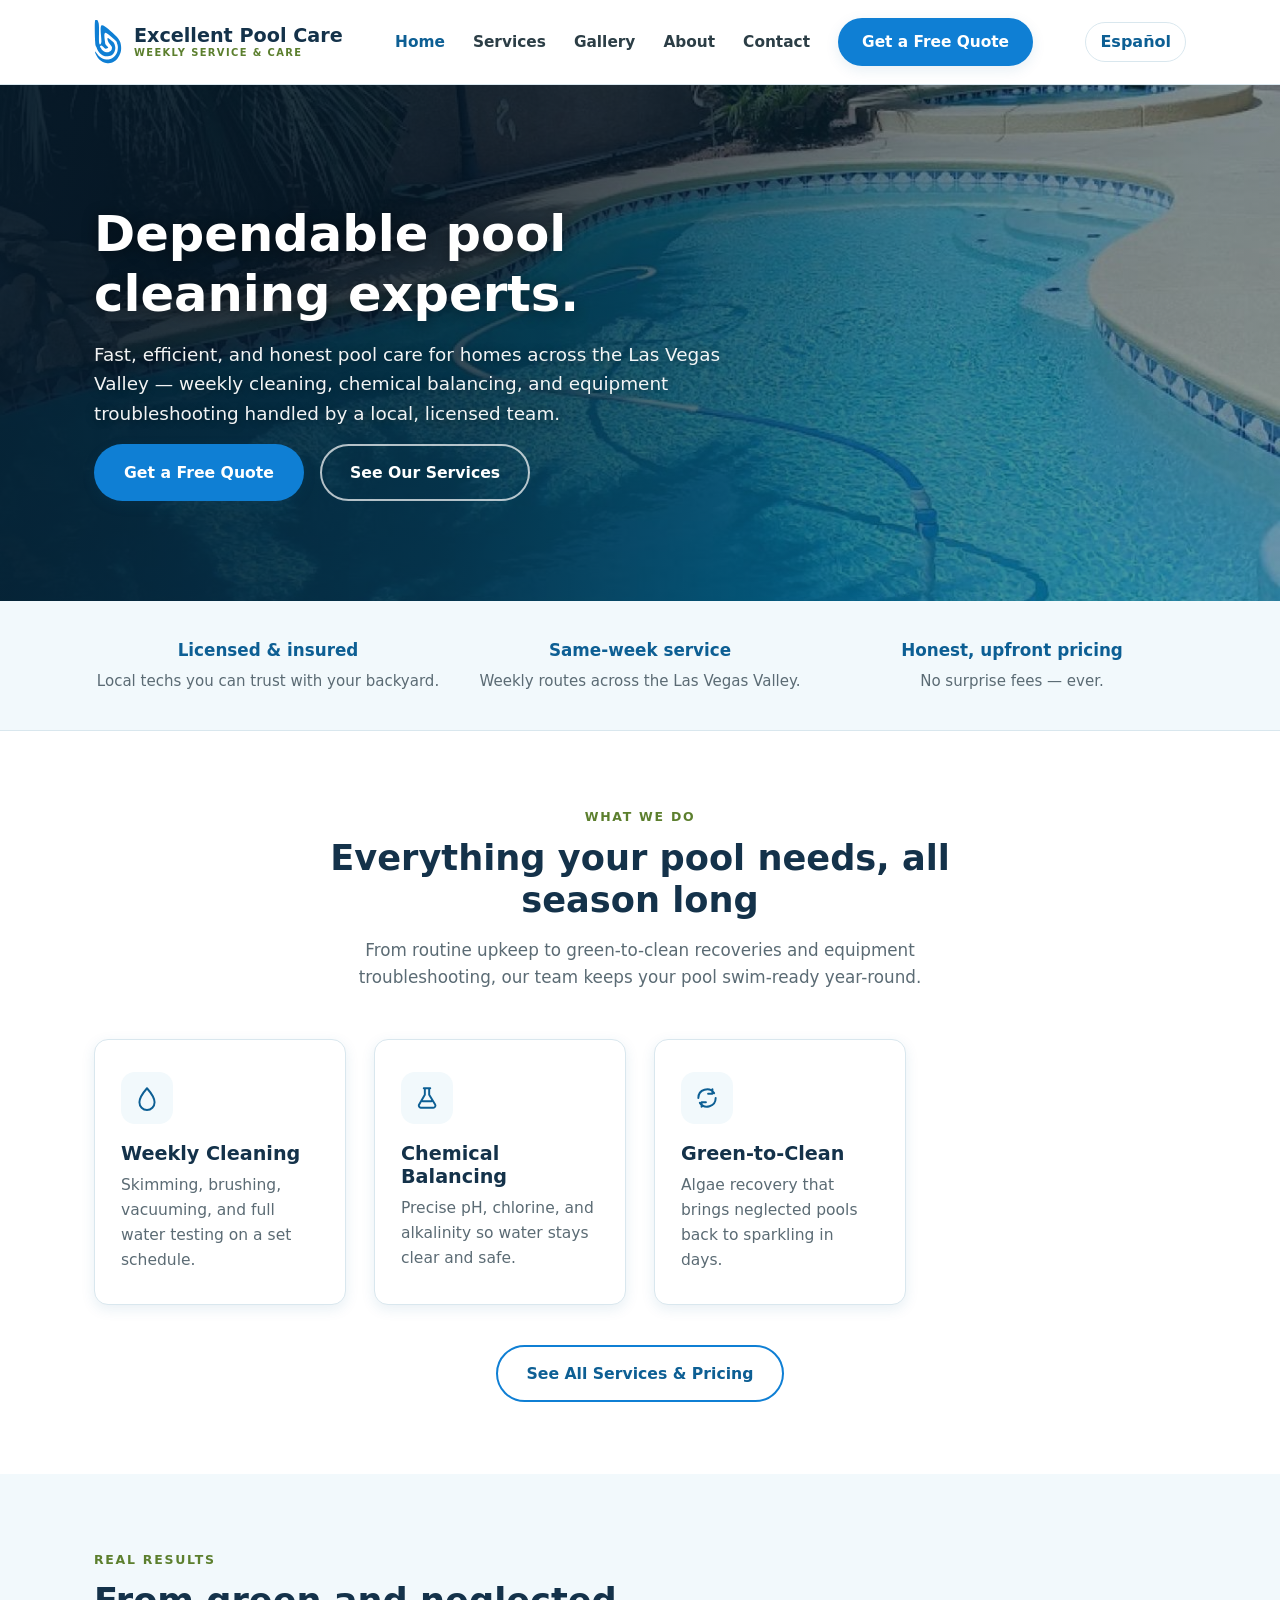
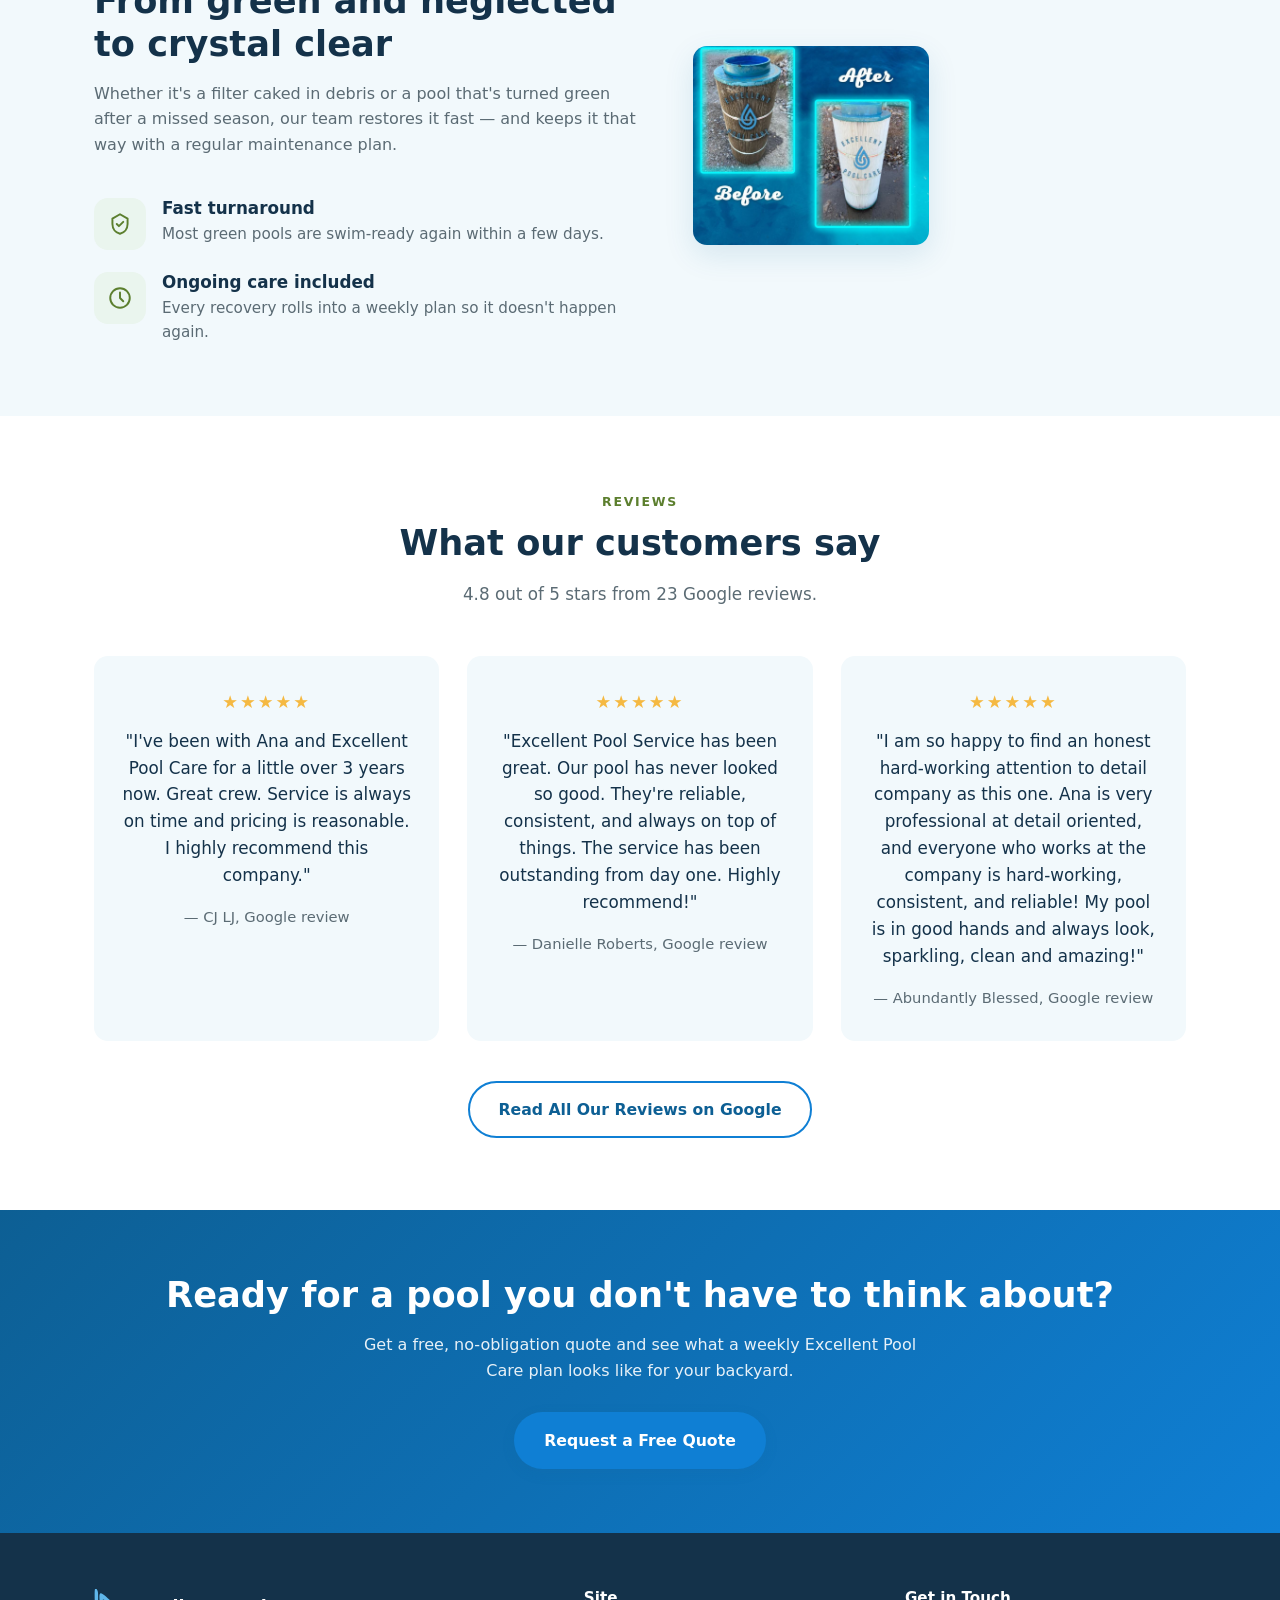
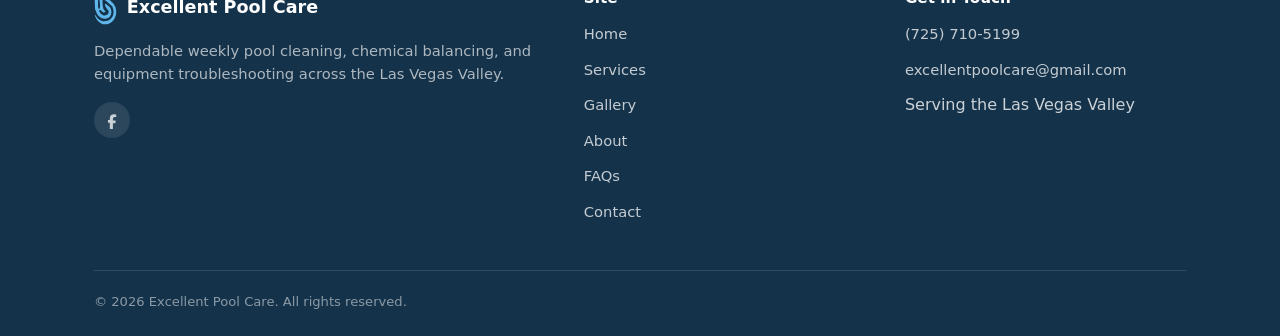
==== commit 0c1a9a2a: "Add FAQ page in English and Spanish, link from footers Co-Authored-By: Claude Haiku 5.5 <noreply@ant" ====
--- a/index.html
+++ b/index.html
@@ -218,6 +218,7 @@
           <li><a href="services.html">Services</a></li>
           <li><a href="gallery.html">Gallery</a></li>
           <li><a href="about.html">About</a></li>
+          <li><a href="faq.html">FAQs</a></li>
           <li><a href="contact.html">Contact</a></li>
         </ul>
       </div>
